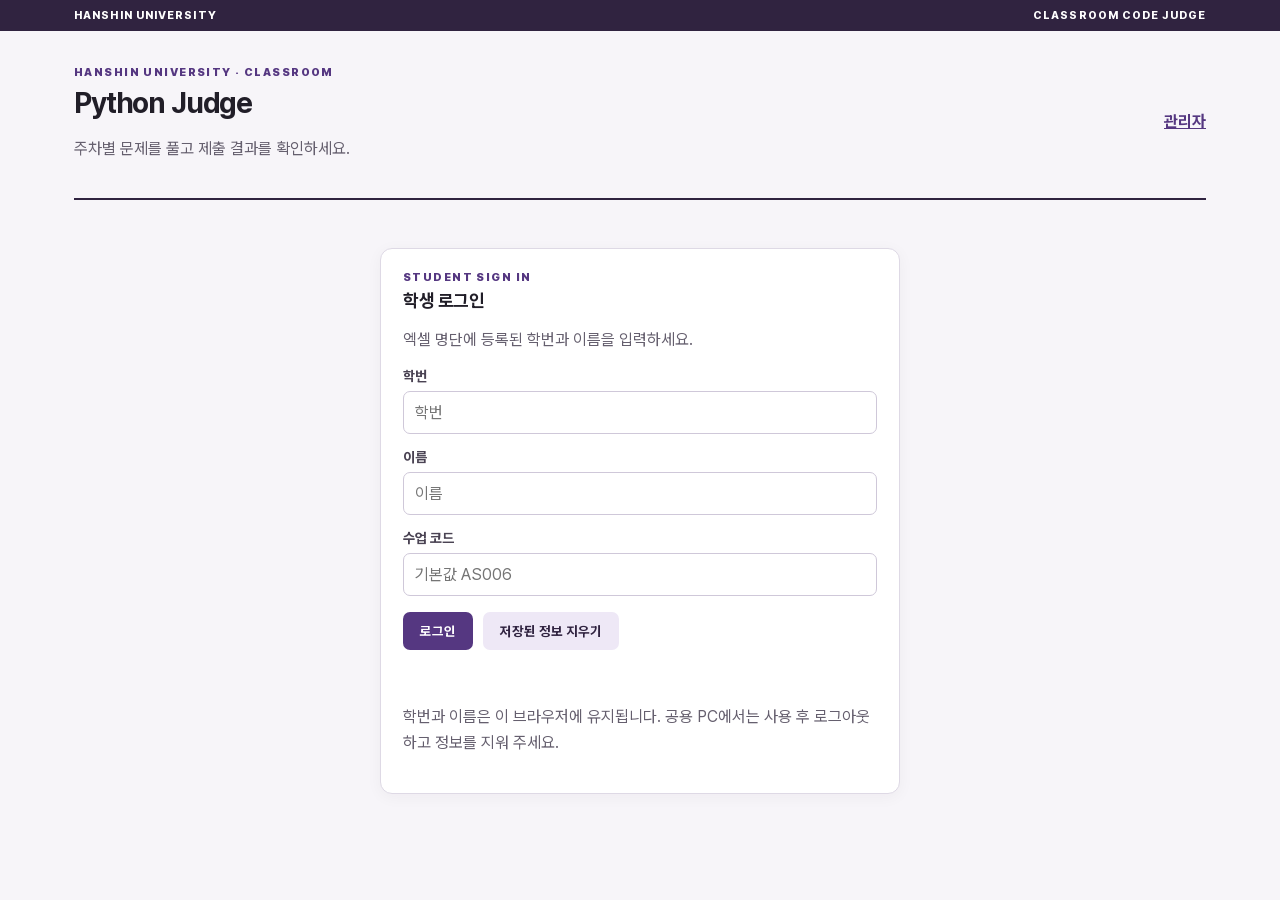
==== index.html @ 72af8173 "Fix problem list loading and add Windows run scripts" ====
<!doctype html>
<html lang="ko">
<head>
  <meta charset="utf-8">
  <meta name="viewport" content="width=device-width, initial-scale=1">
  <title>Python Judge</title>
  <style>
    :root{font-family:system-ui,-apple-system,sans-serif;color:#e9edf5;background:#10131a}*{box-sizing:border-box}
    body{margin:0}.wrap{max-width:1100px;margin:auto;padding:32px 20px}header{display:flex;justify-content:space-between;align-items:center;margin-bottom:28px}
    h1{margin:0;font-size:28px}h2{margin:0 0 12px;font-size:18px}p{line-height:1.6;color:#b9c3d3}.muted{color:#8c99ad}
    .grid{display:grid;grid-template-columns:320px 1fr;gap:18px}.panel{background:#1a1f2a;border:1px solid #303a4b;border-radius:14px;padding:20px;margin-bottom:18px}
    label{display:block;margin:15px 0 7px;color:#b9c3d3;font-size:14px}select,textarea,input{width:100%;border:1px solid #3d4960;background:#111620;color:#f1f5fa;border-radius:9px;padding:11px;font:inherit}
    textarea{font-family:ui-monospace,SFMono-Regular,Consolas,monospace;resize:vertical}#code{min-height:350px;line-height:1.5}#stdin{min-height:95px}
    button{border:0;border-radius:9px;padding:11px 17px;font-weight:700;cursor:pointer;color:#fff;background:#40506a}button.primary{background:#546cf3}button:disabled{opacity:.55;cursor:wait}
    .actions{display:flex;gap:10px;flex-wrap:wrap;margin-top:16px}pre{white-space:pre-wrap;word-break:break-word;background:#111620;border-radius:9px;padding:13px;min-height:50px;overflow:auto}
    .badge{display:inline-block;padding:5px 9px;border-radius:7px;background:#33425d;margin-bottom:8px}.good{background:#164d3a;color:#aaf2ce}.bad{background:#683239;color:#ffd0d3}
    .problem-list{display:grid;gap:7px;margin:12px 0}.problem-list button{width:100%;text-align:left;background:#293346;border:1px solid #42516a;padding:10px 12px}.problem-list button.selected{background:#354aa6;border-color:#7285ff}
    @media(max-width:760px){.grid{grid-template-columns:1fr}.wrap{padding:20px 12px}}
  </style>
  <link rel="stylesheet" href="/styles.css">
</head>
<body><div class="brand-strip"><div class="brand-strip-inner"><span>HANSHIN UNIVERSITY</span><span>CLASSROOM CODE JUDGE</span></div></div><div class="wrap">
  <header><div><span class="eyebrow">HANSHIN UNIVERSITY · CLASSROOM</span><h1>Python Judge</h1><p class="muted">주차별 문제를 풀고 제출 결과를 확인하세요.</p></div><a href="/admin">관리자</a></header>
  <section id="login-view" class="panel login-panel">
    <span class="eyebrow">STUDENT SIGN IN</span><h2>학생 로그인</h2>
    <p>엑셀 명단에 등록된 학번과 이름을 입력하세요.</p>
    <label for="student-id">학번</label><input id="student-id" autocomplete="username" placeholder="학번">
    <label for="student-name">이름</label><input id="student-name" autocomplete="name" placeholder="이름">
    <label for="class-code">수업 코드</label><input id="class-code" type="password" autocomplete="off" placeholder="기본값 AS006">
    <div class="actions"><button id="login" class="primary">로그인</button><button id="clear-student" class="secondary" type="button">저장된 정보 지우기</button></div>
    <p id="login-error" class="login-error" role="alert"></p>
    <p class="muted">학번과 이름은 이 브라우저에 유지됩니다. 공용 PC에서는 사용 후 로그아웃하고 정보를 지워 주세요.</p>
  </section>
  <div id="app-shell" hidden>
  <div class="grid">
    <aside>
      <div class="panel"><h2>문제 <button id="refresh-problems" style="float:right;padding:6px 10px;font-size:12px">목록 새로고침</button></h2><p id="problem-load-status" class="muted" role="status"></p><label for="week">주차</label><select id="week"></select><label for="problem">문제 선택</label><select id="problem"></select><div id="problem-list" class="problem-list"></div><div id="description"></div></div>
      <div class="panel"><h2>학습 현황</h2><p id="week-progress" class="muted">주차를 선택하세요.</p></div>
    </aside>
    <main>
      <div class="panel student-banner"><div><span class="eyebrow">SIGNED IN</span><h2 id="student-label">학생</h2></div><button id="logout" class="secondary">로그아웃</button></div>
      <div class="panel"><h2>Python 3 코드</h2><label for="code-file">.py 파일 선택</label><input id="code-file" type="file" accept=".py,text/x-python"><p class="muted">파일을 선택하면 아래 편집기에 코드가 표시됩니다.</p><textarea id="code" spellcheck="false">a, b = map(int, input().split())
print(a + b)</textarea><p class="muted">Ctrl + # (Ctrl + Shift + 3): 현재 줄 또는 선택한 줄의 주석 전환. 코드는 학생·문제별로 이 브라우저에 자동 저장됩니다.</p><p id="code-save-status" class="muted" role="status"></p><button id="restore-accepted" class="secondary" disabled>정답 코드 복원</button><label for="stdin">실행 입력 (stdin)</label><textarea id="stdin" spellcheck="false">2 3</textarea><div class="actions"><button id="run">실행</button><button id="submit" class="primary">문제 채점 (코드 제출)</button></div></div>
      <p class="muted">문제를 열어 둔 동안의 탭 숨김·창 포커스 이탈 횟수와 시간이 제출 시 관리자에게 전달됩니다.</p>
      <div class="panel"><h2>결과</h2><div id="status" class="badge">대기 중</div><div id="detail" class="muted"></div><label>표준 출력</label><pre id="stdout"></pre><label>오류 출력</label><pre id="stderr"></pre></div>
    </main>
  </div>
  </div>
</div>
<script>
const $ = id => document.getElementById(id);
let problems = [];
let weeks = [];
let progressWeeks = [];
const labels = {OK:'정상 종료',ACCEPTED:'정답',WRONG_ANSWER:'오답',RUNTIME_ERROR:'실행 오류',TIME_LIMIT:'시간 초과',OUTPUT_LIMIT:'출력 제한 초과',SYSTEM_ERROR:'서버 실행 환경 오류'};
const entryLabels={FULL_PASTE:'전체 붙여넣기',PARTIAL_PASTE:'일부 붙여넣기',FILE_UPLOAD:'파일 업로드',TYPED:'직접 입력',UNKNOWN:'확인 불가'};
const entryStats={largest_paste_chars:0,pasted_chars:0,typed_chars:0,file_upload:false};
const emptyEntry=()=>({largest_paste_chars:0,pasted_chars:0,typed_chars:0,file_upload:false});
const codeRecords=new Map();
const initialCode=$('code').value;
let currentStudent=null,activeProblem=null,loadVersion=0,cacheFailed=false;
let attentionState=null;
function attentionData(saved){
  const data={version:1,started_at:new Date().toISOString(),away_count:0,away_ms:0,hidden_count:0,hidden_ms:0,blur_count:0,blur_ms:0,events:[],omitted_events:0};
  if(saved?.version===1){
    if(typeof saved.started_at==='string')data.started_at=saved.started_at;
    for(const field of ['away_count','away_ms','hidden_count','hidden_ms','blur_count','blur_ms','omitted_events'])if((field.endsWith('_ms')?Number.isFinite(saved[field]):Number.isSafeInteger(saved[field]))&&saved[field]>=0)data[field]=saved[field];
    if(Array.isArray(saved.events))data.events=saved.events.slice(-100);
  }
  return data;
}
function updateAttention(){
  if(!attentionState)return;
  const state=attentionState,data=state.data,now=performance.now(),elapsed=Math.max(0,now-state.last);
  if(state.hidden)data.hidden_ms+=elapsed;
  if(state.blurred)data.blur_ms+=elapsed;
  if(state.hidden||state.blurred)data.away_ms+=elapsed;
  state.last=now;
  const hidden=document.visibilityState==='hidden',blurred=!document.hasFocus();
  const at=new Date().toISOString();
  for(const [changed,type] of [[state.hidden!==hidden,hidden?'hidden':'visible'],[state.blurred!==blurred,blurred?'blur':'focus']]){
    if(changed){data.events.push({type,at});if(data.events.length>100){data.events.shift();data.omitted_events++}}
  }
  if(!state.hidden&&hidden)data.hidden_count++;
  if(!state.blurred&&blurred)data.blur_count++;
  if(!(state.hidden||state.blurred)&&(hidden||blurred))data.away_count++;
  state.hidden=hidden;state.blurred=blurred;
}
function persistAttention(){
  updateAttention();
  if(!attentionState)return;
  const state=attentionState,record=codeRecord(state.studentId,state.problemId);
  record.attention=state.data;persistCode(state.studentId,state.problemId,record);
}
function startAttention(){
  if(!currentStudent||!activeProblem||attentionState)return;
  const record=codeRecord(currentStudent,activeProblem),data=attentionData(record.attention);
  attentionState={studentId:currentStudent,problemId:activeProblem,data,hidden:false,blurred:false,last:performance.now()};
  record.attention=data;persistAttention();
}
function stopAttention(){persistAttention();attentionState=null}
function attentionSnapshot(){
  updateAttention();
  if(!attentionState)return null;
  const data=JSON.parse(JSON.stringify(attentionState.data));
  for(const field of ['away_ms','hidden_ms','blur_ms'])data[field]=Math.floor(data[field]);
  data.submitted_at=new Date().toISOString();return data;
}
const codeKey=(studentId,problemId)=>'judge.code.v1.'+encodeURIComponent(studentId)+'.'+encodeURIComponent(problemId);
function codeRecord(studentId,problemId){
  const key=codeKey(studentId,problemId);
  if(!codeRecords.has(key)){
    let record={};
    try{const saved=JSON.parse(localStorage.getItem(key)||'{}');if(saved&&typeof saved==='object')record=saved}catch{}
    codeRecords.set(key,record);
  }
  return codeRecords.get(key);
}
function persistCode(studentId,problemId,record){
  try{localStorage.setItem(codeKey(studentId,problemId),JSON.stringify(record));cacheFailed=false}
  catch{cacheFailed=true}
}
function updateCodeStatus(){
  const record=currentStudent&&activeProblem?codeRecord(currentStudent,activeProblem):{};
  $('restore-accepted').disabled=!record.accepted;
  $('code-save-status').textContent=cacheFailed?'브라우저 저장에 실패했습니다. 코드를 파일로 보관하세요.':record.accepted?'자동 저장됨 · 정답 제출 #'+record.accepted.submission_id+' 원문 별도 보관':'이 브라우저에 자동 저장됨';
}
function saveDraft(){
  if(!currentStudent||!activeProblem)return;
  updateAttention();
  const record=codeRecord(currentStudent,activeProblem);
  record.draft=$('code').value;record.entry={...entryStats};
  persistCode(currentStudent,activeProblem,record);updateCodeStatus();
}
function rememberAccepted(studentId,problemId,code,submissionId){
  const record=codeRecord(studentId,problemId);
  if(!record.accepted||submissionId>record.accepted.submission_id){
    record.accepted={code,submission_id:submissionId};
    persistCode(studentId,problemId,record);
  }
  if(currentStudent===studentId&&activeProblem===problemId)updateCodeStatus();
}
function notePaste(value){entryStats.pasted_chars+=value.length;entryStats.largest_paste_chars=Math.max(entryStats.largest_paste_chars,value.length)}
function saveStudentIdentity(){localStorage.setItem('judge.studentId',$('student-id').value.trim());localStorage.setItem('judge.studentName',$('student-name').value.trim())}
function loadStudentIdentity(){$('student-id').value=localStorage.getItem('judge.studentId')||'';$('student-name').value=localStorage.getItem('judge.studentName')||''}
function renderProblem(){
  saveDraft();
  const p=problems.find(item=>item.id===$('problem').value);
  if(!p)return;
  if(activeProblem!==p.id){
    stopAttention();
    activeProblem=p.id;
    const record=codeRecord(currentStudent,p.id);
    $('code').value=typeof record.draft==='string'?record.draft:record.accepted?.code??(p.id==='sum-two'?initialCode:'');
    Object.assign(entryStats,emptyEntry(),record.entry||{});
    $('code-file').value='';startAttention();saveDraft();
  }
  updateCodeStatus();
  for(const button of $('problem-list').querySelectorAll('button'))button.classList.toggle('selected',button.dataset.id===p.id);
  $('description').replaceChildren();
  for(const [title,value] of [['설명',p.description],['입력',p.input],['출력',p.output],['예제 입력',p.samples[0].input],['예제 출력',p.samples[0].output]]){
    const heading=document.createElement('label');heading.textContent=title;
    const content=document.createElement(title.startsWith('예제')?'pre':'p');content.textContent=value;
    $('description').append(heading,content);
  }
  $('stdin').value=p.samples[0].input;
}
function renderWeek(preferredProblem=$('problem').value){
  saveDraft();
  const selected=problems.filter(p=>(p.week_id||'week-1')===$('week').value);
  const weekState=progressWeeks.find(w=>w.id===$('week').value);
  const stateById=new Map((weekState?.problems||[]).map(p=>[p.id,p]));
  $('problem').replaceChildren(...selected.map(p=>{const option=document.createElement('option');option.value=p.id;option.textContent=(stateById.get(p.id)?.solved?'✓ ':'')+p.title;return option}));
  if(selected.some(p=>p.id===preferredProblem))$('problem').value=preferredProblem;
  $('problem-list').replaceChildren(...selected.map(p=>{const state=stateById.get(p.id);const button=document.createElement('button');button.dataset.id=p.id;button.textContent=(state?.solved?'✓  ':state?.attempts?'•  ':'')+p.title;if(state?.solved)button.classList.add('solved');button.onclick=()=>{$('problem').value=p.id;renderProblem()};return button}));
  $('week-progress').textContent=weekState?(weekState.problems.filter(p=>p.solved).length+' / '+weekState.problems.length+'문제 정답'):'주차를 선택하세요.';
  if(selected.length)renderProblem();else {stopAttention();activeProblem=null;$('code').value='';$('description').textContent='이 주차에는 아직 문제가 없습니다.';updateCodeStatus()}
}
async function problemData(path,label){
  const controller=new AbortController(),timer=setTimeout(()=>controller.abort(),5000);
  try{
    const response=await fetch(path,{cache:'no-store',signal:controller.signal});
    if(!response.ok){const error=Error(label+' 조회 실패 (HTTP '+response.status+')');error.status=response.status;throw error}
    const data=await response.json();
    if(!Array.isArray(data))throw Error(label+' 응답 형식이 올바르지 않습니다.');
    return data;
  }finally{clearTimeout(timer)}
}
async function loadProblems(){
  const studentId=currentStudent,version=++loadVersion;
  $('problem-load-status').textContent='문제 목록을 불러오는 중…';
  const results=await Promise.allSettled([
    problemData('/api/weeks','주차'),problemData('/api/problems','문제 목록'),
    problemData('/api/student/progress','학습 현황'),problemData('/api/student/accepted-codes','정답 코드')
  ]);
  if(currentStudent!==studentId||version!==loadVersion)return;
  const requiredError=results.slice(0,2).find(result=>result.status==='rejected')?.reason;
  if(requiredError){
    if(requiredError.status===401){showLogin();$('login-error').textContent='로그인이 만료되었습니다. 다시 로그인하세요.'}
    else $('problem-load-status').textContent='문제 목록을 불러오지 못했습니다. '+requiredError.message+' · 목록 새로고침으로 다시 시도하세요.';
    return;
  }
  const [weekData,problemList]=results.slice(0,2).map(result=>result.value);
  const warnings=[];
  if(results[2].status==='fulfilled')progressWeeks=results[2].value;
  else warnings.push('학습 현황을 불러오지 못했습니다.');
  if(results[3].status==='fulfilled'){
    for(const item of results[3].value)rememberAccepted(studentId,item.problem_id,item.code,item.submission_id);
  }else warnings.push('정답 코드 동기화에 실패했습니다. 서버 재시작 후 목록을 새로고침하세요.');
  const previousWeek=$('week').value,previousProblem=$('problem').value;
  weeks=weekData;problems=problemList;
  $('week').replaceChildren(...weeks.map(w=>{const option=document.createElement('option');const state=progressWeeks.find(item=>item.id===w.id);option.value=w.id;option.textContent=w.title+(state?' · '+state.problems.filter(p=>p.solved).length+'/'+state.problems.length:'');return option}));
  if(weeks.some(w=>w.id===previousWeek))$('week').value=previousWeek;
  renderWeek(previousProblem);
  $('problem-load-status').textContent=warnings.join(' ')||(!weeks.length?'등록된 주차가 없습니다.':'');
}
async function execute(mode){
  saveDraft();
  const studentId=currentStudent;
  const body={code:$('code').value};
  if(mode==='run')body.stdin=$('stdin').value;
  else {body.problem_id=activeProblem;body.entry={...entryStats};body.attention=attentionSnapshot()}
  for(const id of ['run','submit'])$(id).disabled=true;
  $('status').textContent='실행 중…';$('status').className='badge';$('detail').textContent='';$('stdout').textContent='';$('stderr').textContent='';
  try{
    const response=await fetch('/api/'+mode,{method:'POST',headers:{'Content-Type':'application/json'},body:JSON.stringify(body)});
    const result=await response.json();
    if(mode==='submit'&&result.verdict==='ACCEPTED')rememberAccepted(studentId,body.problem_id,body.code,result.submission_id);
    if(currentStudent!==studentId)return;
    if(response.status===401){showLogin();$('login-error').textContent=result.error||'다시 로그인하세요.';return}
    if(!response.ok)throw new Error(result.error||'요청 실패');
    const verdict=result.verdict||result.status;
    $('status').textContent=labels[verdict]||verdict;
    $('status').className='badge '+(['OK','ACCEPTED'].includes(verdict)?'good':'bad');
    $('detail').textContent=result.cases?`${result.passed} / ${result.total}개 테스트 통과 · 제출 #${result.submission_id} · 입력 방식: ${entryLabels[result.entry_method]||'확인 불가'}`:'';
    $('stdout').textContent=result.stdout||'';$('stderr').textContent=result.stderr||'';
    if(mode==='submit')await loadProblems();
  }catch(error){$('status').textContent='요청 오류';$('status').className='badge bad';$('stderr').textContent=error.message}
  finally{for(const id of ['run','submit'])$(id).disabled=false}
}
$('run').onclick=()=>execute('run');$('submit').onclick=()=>execute('submit');$('problem').onchange=renderProblem;$('week').onchange=()=>renderWeek();
$('code').addEventListener('input',saveDraft);
document.addEventListener('visibilitychange',persistAttention);
window.addEventListener('blur',persistAttention);
window.addEventListener('focus',persistAttention);
window.addEventListener('pagehide',()=>{saveDraft();stopAttention()});
window.addEventListener('pageshow',startAttention);
$('restore-accepted').onclick=()=>{
  const accepted=codeRecord(currentStudent,activeProblem).accepted;
  if(!accepted)return;
  $('code').value=accepted.code;Object.assign(entryStats,emptyEntry());$('code-file').value='';saveDraft();
};
$('student-id').addEventListener('input',saveStudentIdentity);$('student-name').addEventListener('input',saveStudentIdentity);
$('clear-student').onclick=()=>{localStorage.removeItem('judge.studentId');localStorage.removeItem('judge.studentName');$('student-id').value='';$('student-name').value=''};
$('code').addEventListener('paste',event=>notePaste(event.clipboardData?.getData('text')||''));
$('code').addEventListener('drop',event=>notePaste(event.dataTransfer?.getData('text')||''));
$('code').addEventListener('beforeinput',event=>{if(['insertText','insertCompositionText'].includes(event.inputType))entryStats.typed_chars+=(event.data||'').length});
$('code').addEventListener('keydown',event=>{
  if(event.isComposing)return;
  if(event.ctrlKey&&!event.altKey&&!event.metaKey&&(event.key==='#'||(event.shiftKey&&event.code==='Digit3'))){
    event.preventDefault();
    const editor=event.currentTarget,start=editor.selectionStart,end=editor.selectionEnd;
    const lineStart=start===0?0:editor.value.lastIndexOf('\n',start-1)+1;
    const last=end>start&&editor.value[end-1]==='\n'?end-1:end;
    const next=editor.value.indexOf('\n',last),lineEnd=next<0?editor.value.length:next;
    const lines=editor.value.slice(lineStart,lineEnd).split('\n');
    const nonempty=lines.filter(line=>line.trim());
    const uncomment=nonempty.length>0&&nonempty.every(line=>/^[ \t]*#/.test(line));
    const edits=[];let position=lineStart;
    for(const line of lines){
      if(line.trim()||lines.length===1){
        const indent=(line.match(/^[ \t]*/)||[''])[0].length;
        const removed=uncomment?(line.slice(indent).match(/^# ?/)||[''])[0].length:0;
        edits.push({at:position+indent,removed,text:uncomment?'':'# '});
      }
      position+=line.length+1;
    }
    const adjust=point=>{let delta=0;for(const edit of edits){if(point<edit.at)break;delta+=edit.text.length-Math.min(edit.removed,point-edit.at)}return point+delta};
    const direction=editor.selectionDirection;
    for(const edit of [...edits].reverse())editor.setRangeText(edit.text,edit.at,edit.at+edit.removed,'preserve');
    editor.setSelectionRange(adjust(start),adjust(end),direction);
    if(!uncomment)entryStats.typed_chars+=edits.length*2;
    saveDraft();return;
  }
  if(event.key!=='Tab'||event.ctrlKey||event.altKey||event.metaKey)return;
  event.preventDefault();
  const editor=event.currentTarget,start=editor.selectionStart,end=editor.selectionEnd;
  const lineStart=start===0?0:editor.value.lastIndexOf('\n',start-1)+1;
  try{
  if(start===end){
    if(!event.shiftKey){editor.setRangeText('    ',start,end,'end');entryStats.typed_chars+=4;return}
    const indent=(editor.value.slice(lineStart).match(/^ {1,4}|^\t/)||[''])[0];
    if(indent){editor.setRangeText('',lineStart,lineStart+indent.length,'preserve');editor.setSelectionRange(Math.max(lineStart,start-indent.length),Math.max(lineStart,start-indent.length))}
    return;
  }
  const last=end>start&&editor.value[end-1]==='\n'?end-1:end;
  const nextNewline=editor.value.indexOf('\n',last);
  const lineEnd=nextNewline<0?editor.value.length:nextNewline;
  const lines=editor.value.slice(lineStart,lineEnd).split('\n');
  const changed=lines.map(line=>event.shiftKey?line.replace(/^ {1,4}|^\t/,''):'    '+line).join('\n');
  editor.setRangeText(changed,lineStart,lineEnd,'select');
  if(!event.shiftKey)entryStats.typed_chars+=4*lines.length;
  }finally{saveDraft()}
});
$('code-file').onchange=async()=>{
  const file=$('code-file').files[0],studentId=currentStudent,problemId=activeProblem;
  if(!file||!studentId||!problemId)return;
  if(!file.name.toLowerCase().endsWith('.py')||file.size>32000){$('stderr').textContent='.py 파일은 32KB 이하여야 합니다.';return}
  const code=await file.text(),record=codeRecord(studentId,problemId);
  record.draft=code;record.entry={...emptyEntry(),file_upload:true};persistCode(studentId,problemId,record);
  if(currentStudent===studentId&&activeProblem===problemId){$('code').value=code;Object.assign(entryStats,record.entry);updateCodeStatus()}
};
$('refresh-problems').onclick=()=>loadProblems().catch(e=>{$('stderr').textContent=e.message});
window.addEventListener('focus',()=>{if(!$('app-shell').hidden)loadProblems().catch(()=>{})});
function showLogin(){saveDraft();stopAttention();currentStudent=null;activeProblem=null;loadVersion++;$('code').value='';$('login-view').hidden=false;$('app-shell').hidden=true}
async function showApp(student){saveDraft();stopAttention();currentStudent=student.student_id;activeProblem=null;progressWeeks=[];$('code').value='';$('student-label').textContent=student.student_id+' · '+student.name;$('login-view').hidden=true;$('app-shell').hidden=false;await loadProblems()}
async function login(){
  $('login').disabled=true;$('login-error').textContent='';
  try{
    const body={student_id:$('student-id').value.trim(),student_name:$('student-name').value.trim(),class_code:$('class-code').value.trim()};
    const response=await fetch('/api/student/login',{method:'POST',headers:{'Content-Type':'application/json'},body:JSON.stringify(body)});
    const result=await response.json();if(!response.ok)throw Error(result.error||'로그인 실패');
    saveStudentIdentity();await showApp(result);
  }catch(error){$('login-error').textContent=error.message}finally{$('login').disabled=false}
}
$('login').onclick=login;
for(const id of ['student-id','student-name','class-code'])$(id).onkeydown=event=>{if(event.key==='Enter')login()};
$('logout').onclick=async()=>{await fetch('/api/student/logout',{method:'POST',headers:{'Content-Type':'application/json'},body:'{}'});showLogin()};
async function bootstrap(){
  loadStudentIdentity();
  try{const response=await fetch('/api/student/me',{cache:'no-store'});if(!response.ok)throw Error();await showApp(await response.json())}
  catch{showLogin()}
}
bootstrap();
</script></body></html>
---- styles.css ----
@font-face {
  font-family: "Pretendard Variable";
  src: url("/fonts/PretendardVariable.woff2") format("woff2");
  font-style: normal;
  font-weight: 45 920;
  font-display: swap;
}
:root {
  --hs-violet: #553781;
  --hs-violet-dark: #302340;
  --hs-violet-soft: #eee8f6;
  --hs-ink: #211e28;
  --hs-muted: #655f6e;
  --hs-border: #ded9e5;
  --hs-canvas: #f7f5f9;
  --hs-surface: #ffffff;
  --hs-success: #176b50;
  --hs-error: #a93546;
  font-family: "Pretendard Variable", "Malgun Gothic", sans-serif;
  color: var(--hs-ink);
  background: var(--hs-canvas);
}
body { margin: 0; background: var(--hs-canvas); color: var(--hs-ink); }
button, input, select, textarea { font-family: inherit; }
[hidden] { display: none !important; }
p { color: var(--hs-muted); }
.brand-strip { background: var(--hs-violet-dark); color: #fff; }
.brand-strip-inner { max-width: 1180px; margin: auto; padding: 9px 24px; display: flex; justify-content: space-between; gap: 12px; font-size: 11px; font-weight: 800; letter-spacing: .1em; }
.wrap { max-width: 1180px; margin: auto; padding: 26px 24px 48px; }
header { display: flex; align-items: center; justify-content: space-between; gap: 16px; margin: 0 0 24px; padding: 9px 0 20px; border-bottom: 2px solid var(--hs-violet-dark); }
header h1 { margin: 0; color: var(--hs-ink); font-size: 29px; letter-spacing: -.04em; }
header p, p.muted, .note { color: var(--hs-muted); }
header a, a { color: var(--hs-violet); font-weight: 700; }
h2 { color: var(--hs-ink); font-size: 18px; letter-spacing: -.025em; }
h3 { color: var(--hs-ink); }
.eyebrow { display: block; color: var(--hs-violet); font-weight: 900; font-size: 11px; letter-spacing: .13em; margin-bottom: 6px; }
.grid { grid-template-columns: 315px minmax(0, 1fr); gap: 20px; }
.panel { background: var(--hs-surface); border: 1px solid var(--hs-border); border-radius: 12px; box-shadow: 0 3px 16px rgba(37, 24, 53, .045); padding: 22px; }
label { color: #4a4353; font-weight: 700; }
input, select, textarea { background: #fff; border: 1px solid #cfc8d9; color: var(--hs-ink); border-radius: 7px; }
input:focus, select:focus, textarea:focus { outline: 2px solid #b9a2d8; outline-offset: 1px; border-color: var(--hs-violet); }
button, button.primary { background: var(--hs-violet); color: #fff; border-radius: 7px; }
button:hover, button.primary:hover { background: #43286d; }
button.secondary { background: var(--hs-violet-soft); color: var(--hs-violet-dark); }
button.secondary:hover { background: #dfd3ef; }
.problem-list button { background: #faf9fc; color: var(--hs-ink); border: 1px solid var(--hs-border); }
.problem-list button:hover { background: var(--hs-violet-soft); }
.problem-list button.selected { background: var(--hs-violet-soft); color: var(--hs-violet-dark); border: 1px solid #a48dbf; box-shadow: inset 3px 0 0 var(--hs-violet); }
.problem-list button.solved { background: #e6f4ec; color: var(--hs-success); border-color: #a6d5bc; }
.problem-list button.solved.selected { box-shadow: inset 3px 0 0 var(--hs-success); }
.login-panel { max-width: 520px; margin: 48px auto; }
.login-error { color: var(--hs-error); font-weight: 700; min-height: 22px; }
.student-banner { display: flex; align-items: center; justify-content: space-between; gap: 15px; }
.student-banner h2 { margin: 0; }
#code { background: #20202a; color: #f5f0ff; border-color: #514663; }
pre { background: #f2eff6; color: var(--hs-ink); }
#stdout, #stderr, #submission-code { background: #f2eff6; color: var(--hs-ink); }
.badge { background: var(--hs-violet-soft); color: var(--hs-violet-dark); }
.badge.good { background: #e2f3eb; color: var(--hs-success); }
.badge.bad { background: #fbe9eb; color: var(--hs-error); }
.case { border-color: var(--hs-border); background: #fbfafd; }
#message { background: var(--hs-violet-soft); color: var(--hs-violet-dark); }
table { font-size: 13px; }
th { color: var(--hs-violet-dark); background: #f3eff8; white-space: nowrap; }
td { color: var(--hs-ink); }
th, td { border-bottom: 1px solid var(--hs-border); }
.progress-cell { min-width: 112px; text-align: left; padding: 7px 9px; background: #f3eff8; color: var(--hs-violet-dark); font-size: 12px; }
.progress-cell.complete { background: #e2f3eb; color: var(--hs-success); }
.progress-cell.empty { background: #f4f3f5; color: var(--hs-muted); }
.progress-detail { margin-top: 14px; padding: 14px; border: 1px solid var(--hs-border); border-radius: 8px; background: #fbfafd; }
button.progress-sort { margin: 0; padding: 4px 2px; background: transparent; color: var(--hs-violet-dark); white-space: nowrap; }
button.progress-sort:hover { background: var(--hs-violet-soft); }
@media (max-width: 760px) {
  .wrap { padding: 18px 12px 36px; }
  .brand-strip-inner { padding: 9px 12px; }
  .grid { grid-template-columns: 1fr; }
  header h1 { font-size: 23px; }
}
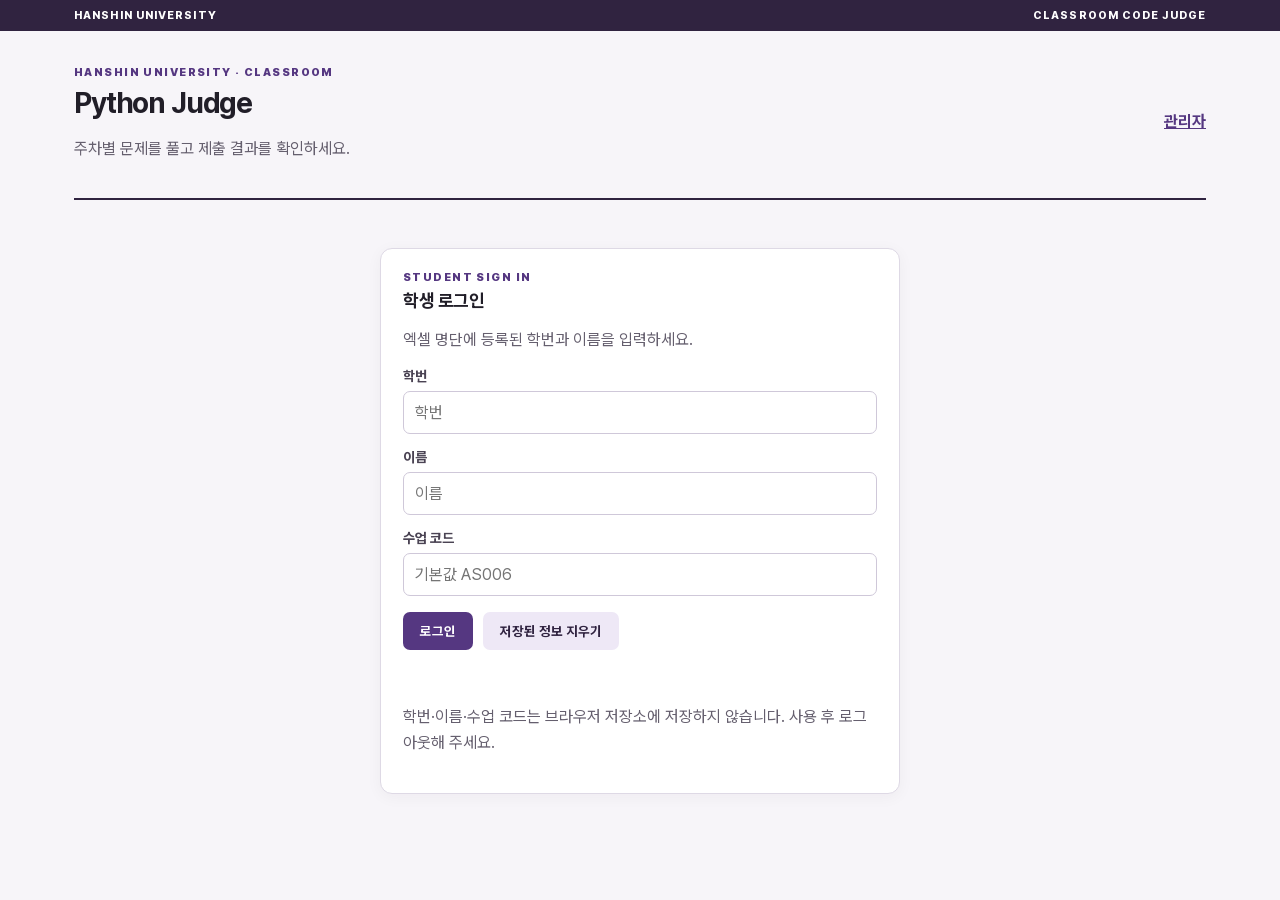
==== commit 7d4e4084: "Remove saved login credentials and add per-problem editor undo and indentation" ====
--- a/index.html
+++ b/index.html
@@ -24,24 +24,25 @@
   <section id="login-view" class="panel login-panel">
     <span class="eyebrow">STUDENT SIGN IN</span><h2>학생 로그인</h2>
     <p>엑셀 명단에 등록된 학번과 이름을 입력하세요.</p>
-    <label for="student-id">학번</label><input id="student-id" autocomplete="username" placeholder="학번">
-    <label for="student-name">이름</label><input id="student-name" autocomplete="name" placeholder="이름">
+    <label for="student-id">학번</label><input id="student-id" autocomplete="off" placeholder="학번">
+    <label for="student-name">이름</label><input id="student-name" autocomplete="off" placeholder="이름">
     <label for="class-code">수업 코드</label><input id="class-code" type="password" autocomplete="off" placeholder="기본값 AS006">
     <div class="actions"><button id="login" class="primary">로그인</button><button id="clear-student" class="secondary" type="button">저장된 정보 지우기</button></div>
     <p id="login-error" class="login-error" role="alert"></p>
-    <p class="muted">학번과 이름은 이 브라우저에 유지됩니다. 공용 PC에서는 사용 후 로그아웃하고 정보를 지워 주세요.</p>
+    <p class="muted">학번·이름·수업 코드는 브라우저 저장소에 저장하지 않습니다. 사용 후 로그아웃해 주세요.</p>
   </section>
   <div id="app-shell" hidden>
   <div class="grid">
     <aside>
-      <div class="panel"><h2>문제 <button id="refresh-problems" style="float:right;padding:6px 10px;font-size:12px">목록 새로고침</button></h2><p id="problem-load-status" class="muted" role="status"></p><label for="week">주차</label><select id="week"></select><label for="problem">문제 선택</label><select id="problem"></select><div id="problem-list" class="problem-list"></div><div id="description"></div></div>
+      <div class="panel"><h2>문제 <button id="refresh-problems" style="float:right;padding:6px 10px;font-size:12px">목록 새로고침</button></h2><p id="problem-load-status" class="muted" role="status"></p><label for="week">주차</label><select id="week"></select><label for="problem">문제 선택</label><select id="problem"></select><div id="problem-list" class="problem-list"></div></div>
       <div class="panel"><h2>학습 현황</h2><p id="week-progress" class="muted">주차를 선택하세요.</p></div>
     </aside>
     <main>
       <div class="panel student-banner"><div><span class="eyebrow">SIGNED IN</span><h2 id="student-label">학생</h2></div><button id="logout" class="secondary">로그아웃</button></div>
+      <section class="panel problem-statement" aria-labelledby="problem-title"><h2 id="problem-title">문제를 선택하세요.</h2><div id="description"></div></section>
       <div class="panel"><h2>Python 3 코드</h2><label for="code-file">.py 파일 선택</label><input id="code-file" type="file" accept=".py,text/x-python"><p class="muted">파일을 선택하면 아래 편집기에 코드가 표시됩니다.</p><textarea id="code" spellcheck="false">a, b = map(int, input().split())
 print(a + b)</textarea><p class="muted">Ctrl + # (Ctrl + Shift + 3): 현재 줄 또는 선택한 줄의 주석 전환. 코드는 학생·문제별로 이 브라우저에 자동 저장됩니다.</p><p id="code-save-status" class="muted" role="status"></p><button id="restore-accepted" class="secondary" disabled>정답 코드 복원</button><label for="stdin">실행 입력 (stdin)</label><textarea id="stdin" spellcheck="false">2 3</textarea><div class="actions"><button id="run">실행</button><button id="submit" class="primary">문제 채점 (코드 제출)</button></div></div>
-      <p class="muted">문제를 열어 둔 동안의 탭 숨김·창 포커스 이탈 횟수와 시간이 제출 시 관리자에게 전달됩니다.</p>
+      <p class="muted">문제를 열어 둔 동안의 탭 숨김·창 포커스 이탈 횟수와 시간이 제출 시 관리자에게 전달됩니다.</p><p id="attention-status" class="muted" role="status"></p>
       <div class="panel"><h2>결과</h2><div id="status" class="badge">대기 중</div><div id="detail" class="muted"></div><label>표준 출력</label><pre id="stdout"></pre><label>오류 출력</label><pre id="stderr"></pre></div>
     </main>
   </div>
@@ -57,6 +58,31 @@
 const entryStats={largest_paste_chars:0,pasted_chars:0,typed_chars:0,file_upload:false};
 const emptyEntry=()=>({largest_paste_chars:0,pasted_chars:0,typed_chars:0,file_upload:false});
 const codeRecords=new Map();
+const editorHistories=new Map();
+let applyingHistory=false;
+function captureHistory(){
+  if(applyingHistory||!currentStudent||!activeProblem)return;
+  const key=codeKey(currentStudent,activeProblem),editor=$('code');
+  let history=editorHistories.get(key);
+  if(!history){history={items:[],index:-1};editorHistories.set(key,history)}
+  if(history.items[history.index]?.code===editor.value)return;
+  history.items.splice(history.index+1);
+  history.items.push({code:editor.value,start:editor.selectionStart,end:editor.selectionEnd});
+  while(history.items.length>100)history.items.shift();
+  history.index=history.items.length-1;
+}
+function moveHistory(direction){
+  if(!currentStudent||!activeProblem)return;
+  const history=editorHistories.get(codeKey(currentStudent,activeProblem));
+  if(!history)return;
+  const next=history.index+direction;
+  if(next<0||next>=history.items.length)return;
+  history.index=next;
+  const item=history.items[next];
+  applyingHistory=true;
+  try{$('code').value=item.code;$('code').setSelectionRange(item.start,item.end);saveDraft()}
+  finally{applyingHistory=false}
+}
 const initialCode=$('code').value;
 let currentStudent=null,activeProblem=null,loadVersion=0,cacheFailed=false;
 let attentionState=null;
@@ -69,14 +95,15 @@
   }
   return data;
 }
-function updateAttention(){
+function updateAttention(event){
   if(!attentionState)return;
   const state=attentionState,data=state.data,now=performance.now(),elapsed=Math.max(0,now-state.last);
   if(state.hidden)data.hidden_ms+=elapsed;
   if(state.blurred)data.blur_ms+=elapsed;
   if(state.hidden||state.blurred)data.away_ms+=elapsed;
   state.last=now;
-  const hidden=document.visibilityState==='hidden',blurred=!document.hasFocus();
+  const hidden=document.visibilityState==='hidden';
+  const blurred=event?.type==='blur'?true:event?.type==='focus'?false:!document.hasFocus();
   const at=new Date().toISOString();
   for(const [changed,type] of [[state.hidden!==hidden,hidden?'hidden':'visible'],[state.blurred!==blurred,blurred?'blur':'focus']]){
     if(changed){data.events.push({type,at});if(data.events.length>100){data.events.shift();data.omitted_events++}}
@@ -85,9 +112,14 @@
   if(!state.blurred&&blurred)data.blur_count++;
   if(!(state.hidden||state.blurred)&&(hidden||blurred))data.away_count++;
   state.hidden=hidden;state.blurred=blurred;
-}
-function persistAttention(){
-  updateAttention();
+  updateAttentionStatus();
+}
+function updateAttentionStatus(){
+  const data=attentionState?.data;
+  $('attention-status').textContent=data?'이 문제 화면 이탈 '+data.away_count+'회 · '+(data.away_ms/1000).toFixed(1)+'초 (탭 숨김 '+data.hidden_count+'회 · 포커스 이탈 '+data.blur_count+'회)':'';
+}
+function persistAttention(event){
+  updateAttention(event);
   if(!attentionState)return;
   const state=attentionState,record=codeRecord(state.studentId,state.problemId);
   record.attention=state.data;persistCode(state.studentId,state.problemId,record);
@@ -98,7 +130,7 @@
   attentionState={studentId:currentStudent,problemId:activeProblem,data,hidden:false,blurred:false,last:performance.now()};
   record.attention=data;persistAttention();
 }
-function stopAttention(){persistAttention();attentionState=null}
+function stopAttention(){persistAttention();attentionState=null;updateAttentionStatus()}
 function attentionSnapshot(){
   updateAttention();
   if(!attentionState)return null;
@@ -123,10 +155,11 @@
 function updateCodeStatus(){
   const record=currentStudent&&activeProblem?codeRecord(currentStudent,activeProblem):{};
   $('restore-accepted').disabled=!record.accepted;
-  $('code-save-status').textContent=cacheFailed?'브라우저 저장에 실패했습니다. 코드를 파일로 보관하세요.':record.accepted?'자동 저장됨 · 정답 제출 #'+record.accepted.submission_id+' 원문 별도 보관':'이 브라우저에 자동 저장됨';
+  $('code-save-status').textContent=cacheFailed?'브라우저 저장에 실패했습니다. 코드를 파일로 보관하세요.':record.accepted?'자동 저장됨 · 정답 제출 #'+record.accepted.submission_id+($('code').value===record.accepted.code?' 원문 표시 중':' 원문 별도 보관'):'이 브라우저에 자동 저장됨';
 }
 function saveDraft(){
   if(!currentStudent||!activeProblem)return;
+  captureHistory();
   updateAttention();
   const record=codeRecord(currentStudent,activeProblem);
   record.draft=$('code').value;record.entry={...entryStats};
@@ -141,28 +174,87 @@
   if(currentStudent===studentId&&activeProblem===problemId)updateCodeStatus();
 }
 function notePaste(value){entryStats.pasted_chars+=value.length;entryStats.largest_paste_chars=Math.max(entryStats.largest_paste_chars,value.length)}
-function saveStudentIdentity(){localStorage.setItem('judge.studentId',$('student-id').value.trim());localStorage.setItem('judge.studentName',$('student-name').value.trim())}
-function loadStudentIdentity(){$('student-id').value=localStorage.getItem('judge.studentId')||'';$('student-name').value=localStorage.getItem('judge.studentName')||''}
-function renderProblem(){
+function clearSavedLogin(){for(const key of ['judge.studentId','judge.studentName','judge.adminToken']){try{localStorage.removeItem(key)}catch{}}}
+function appendProblemInline(node,text){
+  const pattern=/\b(?:[A-Za-z_][A-Za-z0-9_]*\([^()\n]*\)|True|False|VALID|INVALID)/g;
+  let end=0;
+  for(const match of text.matchAll(pattern)){
+    node.append(document.createTextNode(text.slice(end,match.index)));
+    const code=document.createElement('code');code.textContent=match[0];node.append(code);end=match.index+match[0].length;
+  }
+  node.append(document.createTextNode(text.slice(end)));
+}
+function problemSection(parent,title){
+  const section=document.createElement('section'),heading=document.createElement('h3');
+  heading.textContent=title;section.className='problem-section';section.append(heading);parent.append(section);return section;
+}
+function appendProblemBody(parent,text,requirements=false){
+  const lines=text.split('\n').filter(line=>line.trim());
+  const numbered=lines.length>0&&lines.every(line=>/^\d+\.\s/.test(line));
+  const bulleted=lines.length>0&&lines.every(line=>/^[-•]\s/.test(line));
+  const sentences=requirements?text.split(/(?<=\.)\s+/).filter(Boolean):lines;
+  if(numbered||bulleted||(requirements&&sentences.length>1)){
+    const list=document.createElement(numbered?'ol':'ul');
+    for(const line of numbered||bulleted?lines:sentences){const item=document.createElement('li');appendProblemInline(item,line.replace(numbered?/^\d+\.\s/:bulleted?/^[-•]\s/:/^$/,''));list.append(item)}
+    parent.append(list);
+  }else{const paragraph=document.createElement('p');paragraph.className='problem-prose';appendProblemInline(paragraph,text);parent.append(paragraph)}
+}
+function samplePre(text,kind){
+  const pre=document.createElement('pre');pre.className=kind;
+  if(kind!=='sample-input'){pre.textContent=text;return pre}
+  const lines=text.split('\n');
+  lines.forEach((line,index)=>{
+    let end=0;
+    for(const match of line.matchAll(/^ +| +$/g)){
+      pre.append(document.createTextNode(line.slice(end,match.index)));
+      const space=document.createElement('span');space.className='sample-space';space.textContent=match[0];space.title='공백 '+match[0].length+'개';pre.append(space);end=match.index+match[0].length;
+    }
+    pre.append(document.createTextNode(line.slice(end)+(index<lines.length-1?'\n':'')));
+  });
+  return pre;
+}
+function renderStatement(problem){
+  $('problem-title').textContent=problem.title;
+  const root=$('description');root.replaceChildren();
+  let section=problemSection(root,'문제');
+  for(const block of problem.description.split(/\n\s*\n/)){
+    const named=block.match(/^(구현 조건|제출 안내|학습 목표|학습 포인트):\s*([\s\S]*)$/);
+    if(named){section=problemSection(root,named[1]);appendProblemBody(section,named[2],named[1]!=='제출 안내')}
+    else appendProblemBody(section,block);
+  }
+  const io=document.createElement('div');io.className='problem-io';root.append(io);
+  appendProblemBody(problemSection(io,'입력'),problem.input,true);
+  appendProblemBody(problemSection(io,'출력'),problem.output,true);
+  const examples=problemSection(root,'입출력 예제');
+  problem.samples.forEach((sample,index)=>{
+    const group=document.createElement('div');group.className='sample-group';examples.append(group);
+    const suffix=problem.samples.length>1?' '+(index+1):'';
+    for(const [title,text,kind] of [['예제 입력'+suffix,sample.input,'sample-input'],['예제 출력'+suffix,sample.output,'sample-output']]){
+      const column=document.createElement('div'),heading=document.createElement('h4');heading.textContent=title;column.append(heading,samplePre(text,kind));group.append(column);
+    }
+    if(sample.input.split('\n').some(line=>/^ | $/.test(line))){const note=document.createElement('p');note.className='sample-space-note';note.textContent='색으로 표시된 부분은 앞뒤 공백입니다. 공백도 입력에 포함됩니다.';examples.append(note)}
+  });
+}
+function renderProblem(preferAccepted=false){
   saveDraft();
   const p=problems.find(item=>item.id===$('problem').value);
   if(!p)return;
-  if(activeProblem!==p.id){
+  const changingProblem=activeProblem!==p.id;
+  if(changingProblem){
     stopAttention();
     activeProblem=p.id;
+  }
+  if(changingProblem||(preferAccepted&&codeRecord(currentStudent,p.id).accepted)){
     const record=codeRecord(currentStudent,p.id);
-    $('code').value=typeof record.draft==='string'?record.draft:record.accepted?.code??(p.id==='sum-two'?initialCode:'');
-    Object.assign(entryStats,emptyEntry(),record.entry||{});
-    $('code-file').value='';startAttention();saveDraft();
+    $('code').value=record.accepted?.code??(typeof record.draft==='string'?record.draft:(p.id==='sum-two'?initialCode:''));
+    Object.assign(entryStats,emptyEntry(),record.accepted?{}:record.entry||{});
+    $('code-file').value='';
+    if(changingProblem)startAttention();
+    saveDraft();
   }
   updateCodeStatus();
   for(const button of $('problem-list').querySelectorAll('button'))button.classList.toggle('selected',button.dataset.id===p.id);
-  $('description').replaceChildren();
-  for(const [title,value] of [['설명',p.description],['입력',p.input],['출력',p.output],['예제 입력',p.samples[0].input],['예제 출력',p.samples[0].output]]){
-    const heading=document.createElement('label');heading.textContent=title;
-    const content=document.createElement(title.startsWith('예제')?'pre':'p');content.textContent=value;
-    $('description').append(heading,content);
-  }
+  renderStatement(p);
   $('stdin').value=p.samples[0].input;
 }
 function renderWeek(preferredProblem=$('problem').value){
@@ -172,9 +264,9 @@
   const stateById=new Map((weekState?.problems||[]).map(p=>[p.id,p]));
   $('problem').replaceChildren(...selected.map(p=>{const option=document.createElement('option');option.value=p.id;option.textContent=(stateById.get(p.id)?.solved?'✓ ':'')+p.title;return option}));
   if(selected.some(p=>p.id===preferredProblem))$('problem').value=preferredProblem;
-  $('problem-list').replaceChildren(...selected.map(p=>{const state=stateById.get(p.id);const button=document.createElement('button');button.dataset.id=p.id;button.textContent=(state?.solved?'✓  ':state?.attempts?'•  ':'')+p.title;if(state?.solved)button.classList.add('solved');button.onclick=()=>{$('problem').value=p.id;renderProblem()};return button}));
+  $('problem-list').replaceChildren(...selected.map(p=>{const state=stateById.get(p.id);const button=document.createElement('button');button.dataset.id=p.id;button.textContent=(state?.solved?'✓  ':state?.attempts?'•  ':'')+p.title;if(state?.solved)button.classList.add('solved');button.onclick=()=>{$('problem').value=p.id;renderProblem(true)};return button}));
   $('week-progress').textContent=weekState?(weekState.problems.filter(p=>p.solved).length+' / '+weekState.problems.length+'문제 정답'):'주차를 선택하세요.';
-  if(selected.length)renderProblem();else {stopAttention();activeProblem=null;$('code').value='';$('description').textContent='이 주차에는 아직 문제가 없습니다.';updateCodeStatus()}
+  if(selected.length)renderProblem();else {stopAttention();activeProblem=null;$('code').value='';$('problem-title').textContent='등록된 문제 없음';$('description').textContent='이 주차에는 아직 문제가 없습니다.';updateCodeStatus()}
 }
 async function problemData(path,label){
   const controller=new AbortController(),timer=setTimeout(()=>controller.abort(),5000);
@@ -233,30 +325,48 @@
     $('status').textContent=labels[verdict]||verdict;
     $('status').className='badge '+(['OK','ACCEPTED'].includes(verdict)?'good':'bad');
     $('detail').textContent=result.cases?`${result.passed} / ${result.total}개 테스트 통과 · 제출 #${result.submission_id} · 입력 방식: ${entryLabels[result.entry_method]||'확인 불가'}`:'';
+    if(mode==='submit')$('detail').textContent+=result.attention_saved===true?' · 화면 활동 저장됨':' · 화면 활동 저장을 확인하지 못했습니다. 서버 재시작 후 다시 제출하세요.';
     $('stdout').textContent=result.stdout||'';$('stderr').textContent=result.stderr||'';
     if(mode==='submit')await loadProblems();
   }catch(error){$('status').textContent='요청 오류';$('status').className='badge bad';$('stderr').textContent=error.message}
   finally{for(const id of ['run','submit'])$(id).disabled=false}
 }
-$('run').onclick=()=>execute('run');$('submit').onclick=()=>execute('submit');$('problem').onchange=renderProblem;$('week').onchange=()=>renderWeek();
+$('run').onclick=()=>execute('run');$('submit').onclick=()=>execute('submit');$('problem').onchange=()=>renderProblem(true);$('week').onchange=()=>renderWeek();
 $('code').addEventListener('input',saveDraft);
 document.addEventListener('visibilitychange',persistAttention);
 window.addEventListener('blur',persistAttention);
 window.addEventListener('focus',persistAttention);
 window.addEventListener('pagehide',()=>{saveDraft();stopAttention()});
 window.addEventListener('pageshow',startAttention);
+setInterval(()=>{
+  if(!attentionState)return;
+  const before=attentionState.hidden+':'+attentionState.blurred;
+  updateAttention();
+  if(before!==attentionState.hidden+':'+attentionState.blurred)persistAttention();
+},1000);
 $('restore-accepted').onclick=()=>{
   const accepted=codeRecord(currentStudent,activeProblem).accepted;
   if(!accepted)return;
   $('code').value=accepted.code;Object.assign(entryStats,emptyEntry());$('code-file').value='';saveDraft();
 };
-$('student-id').addEventListener('input',saveStudentIdentity);$('student-name').addEventListener('input',saveStudentIdentity);
 $('clear-student').onclick=()=>{localStorage.removeItem('judge.studentId');localStorage.removeItem('judge.studentName');$('student-id').value='';$('student-name').value=''};
 $('code').addEventListener('paste',event=>notePaste(event.clipboardData?.getData('text')||''));
 $('code').addEventListener('drop',event=>notePaste(event.dataTransfer?.getData('text')||''));
 $('code').addEventListener('beforeinput',event=>{if(['insertText','insertCompositionText'].includes(event.inputType))entryStats.typed_chars+=(event.data||'').length});
 $('code').addEventListener('keydown',event=>{
   if(event.isComposing)return;
+  if((event.ctrlKey||event.metaKey)&&!event.altKey&&['z','y'].includes(event.key.toLowerCase())){
+    event.preventDefault();moveHistory(event.key.toLowerCase()==='y'||event.shiftKey?1:-1);return;
+  }
+  if(event.key==='Enter'&&!event.ctrlKey&&!event.altKey&&!event.metaKey){
+    event.preventDefault();
+    const editor=event.currentTarget,start=editor.selectionStart,end=editor.selectionEnd;
+    const lineStart=start===0?0:editor.value.lastIndexOf('\n',start-1)+1;
+    const before=editor.value.slice(lineStart,start),indent=(before.match(/^[ \t]*/)||[''])[0];
+    const extra=!before.trimStart().startsWith('#')&&before.split('#')[0].trimEnd().endsWith(':')?'    ':'';
+    const inserted='\n'+indent+extra;
+    editor.setRangeText(inserted,start,end,'end');entryStats.typed_chars+=inserted.length;saveDraft();return;
+  }
   if(event.ctrlKey&&!event.altKey&&!event.metaKey&&(event.key==='#'||(event.shiftKey&&event.code==='Digit3'))){
     event.preventDefault();
     const editor=event.currentTarget,start=editor.selectionStart,end=editor.selectionEnd;
@@ -320,14 +430,14 @@
     const body={student_id:$('student-id').value.trim(),student_name:$('student-name').value.trim(),class_code:$('class-code').value.trim()};
     const response=await fetch('/api/student/login',{method:'POST',headers:{'Content-Type':'application/json'},body:JSON.stringify(body)});
     const result=await response.json();if(!response.ok)throw Error(result.error||'로그인 실패');
-    saveStudentIdentity();await showApp(result);
+    $('student-id').value='';$('student-name').value='';$('class-code').value='';await showApp(result);
   }catch(error){$('login-error').textContent=error.message}finally{$('login').disabled=false}
 }
 $('login').onclick=login;
 for(const id of ['student-id','student-name','class-code'])$(id).onkeydown=event=>{if(event.key==='Enter')login()};
 $('logout').onclick=async()=>{await fetch('/api/student/logout',{method:'POST',headers:{'Content-Type':'application/json'},body:'{}'});showLogin()};
 async function bootstrap(){
-  loadStudentIdentity();
+  clearSavedLogin();
   try{const response=await fetch('/api/student/me',{cache:'no-store'});if(!response.ok)throw Error();await showApp(await response.json())}
   catch{showLogin()}
 }
--- a/styles.css
+++ b/styles.css
@@ -35,6 +35,7 @@
 h3 { color: var(--hs-ink); }
 .eyebrow { display: block; color: var(--hs-violet); font-weight: 900; font-size: 11px; letter-spacing: .13em; margin-bottom: 6px; }
 .grid { grid-template-columns: 315px minmax(0, 1fr); gap: 20px; }
+.grid > aside, .grid > main { min-width: 0; }
 .panel { background: var(--hs-surface); border: 1px solid var(--hs-border); border-radius: 12px; box-shadow: 0 3px 16px rgba(37, 24, 53, .045); padding: 22px; }
 label { color: #4a4353; font-weight: 700; }
 input, select, textarea { background: #fff; border: 1px solid #cfc8d9; color: var(--hs-ink); border-radius: 7px; }
@@ -70,9 +71,33 @@
 .progress-detail { margin-top: 14px; padding: 14px; border: 1px solid var(--hs-border); border-radius: 8px; background: #fbfafd; }
 button.progress-sort { margin: 0; padding: 4px 2px; background: transparent; color: var(--hs-violet-dark); white-space: nowrap; }
 button.progress-sort:hover { background: var(--hs-violet-soft); }
+.problem-statement { font-size: 16px; line-height: 1.8; }
+.problem-statement h2 { margin: 0 0 22px; padding-bottom: 16px; border-bottom: 1px solid var(--hs-border); font-size: 22px; line-height: 1.5; overflow-wrap: anywhere; }
+.problem-section { margin: 0 0 24px; }
+.problem-section:last-child { margin-bottom: 0; }
+.problem-section h3 { margin: 0 0 9px; font-size: 16px; line-height: 1.5; color: var(--hs-violet-dark); }
+.problem-section p { margin: 0 0 12px; color: var(--hs-ink); }
+.problem-prose { white-space: pre-line; overflow-wrap: anywhere; }
+.problem-section ul, .problem-section ol { margin: 0; padding-left: 24px; }
+.problem-section li { padding-left: 3px; margin: 5px 0; overflow-wrap: anywhere; }
+.problem-section code { padding: 1px 4px; border-radius: 4px; background: #f2eff6; font-size: .9em; font-family: Consolas, ui-monospace, monospace; overflow-wrap: anywhere; }
+.problem-io { display: grid; grid-template-columns: repeat(2, minmax(0, 1fr)); gap: 24px; }
+.sample-group { display: grid; grid-template-columns: repeat(2, minmax(0, 1fr)); gap: 16px; margin-top: 16px; }
+.sample-group > div { min-width: 0; }
+.sample-group h4 { margin: 0 0 6px; font-size: 14px; color: var(--hs-muted); }
+.sample-group pre { margin: 0; padding: 14px; font-size: 14px; line-height: 1.7; font-family: Consolas, ui-monospace, monospace; white-space: pre; word-break: normal; overflow-x: auto; }
+.sample-space { background: #dbcbe9; box-shadow: inset 0 -2px #9675b6; }
+.problem-section .sample-space-note { font-size: 13px; color: var(--hs-muted); margin-top: 8px; }
+@media (min-width: 761px) and (max-width: 1000px) {
+  .grid { grid-template-columns: 1fr; }
+  .grid > aside { display: grid; grid-template-columns: minmax(0, 1fr) 220px; gap: 20px; align-items: start; }
+}
 @media (max-width: 760px) {
   .wrap { padding: 18px 12px 36px; }
   .brand-strip-inner { padding: 9px 12px; }
   .grid { grid-template-columns: 1fr; }
   header h1 { font-size: 23px; }
+  .problem-statement h2 { font-size: 20px; }
+  .problem-io, .sample-group { grid-template-columns: 1fr; gap: 16px; }
+  .brand-strip-inner { letter-spacing: .04em; font-size: 9px; }
 }
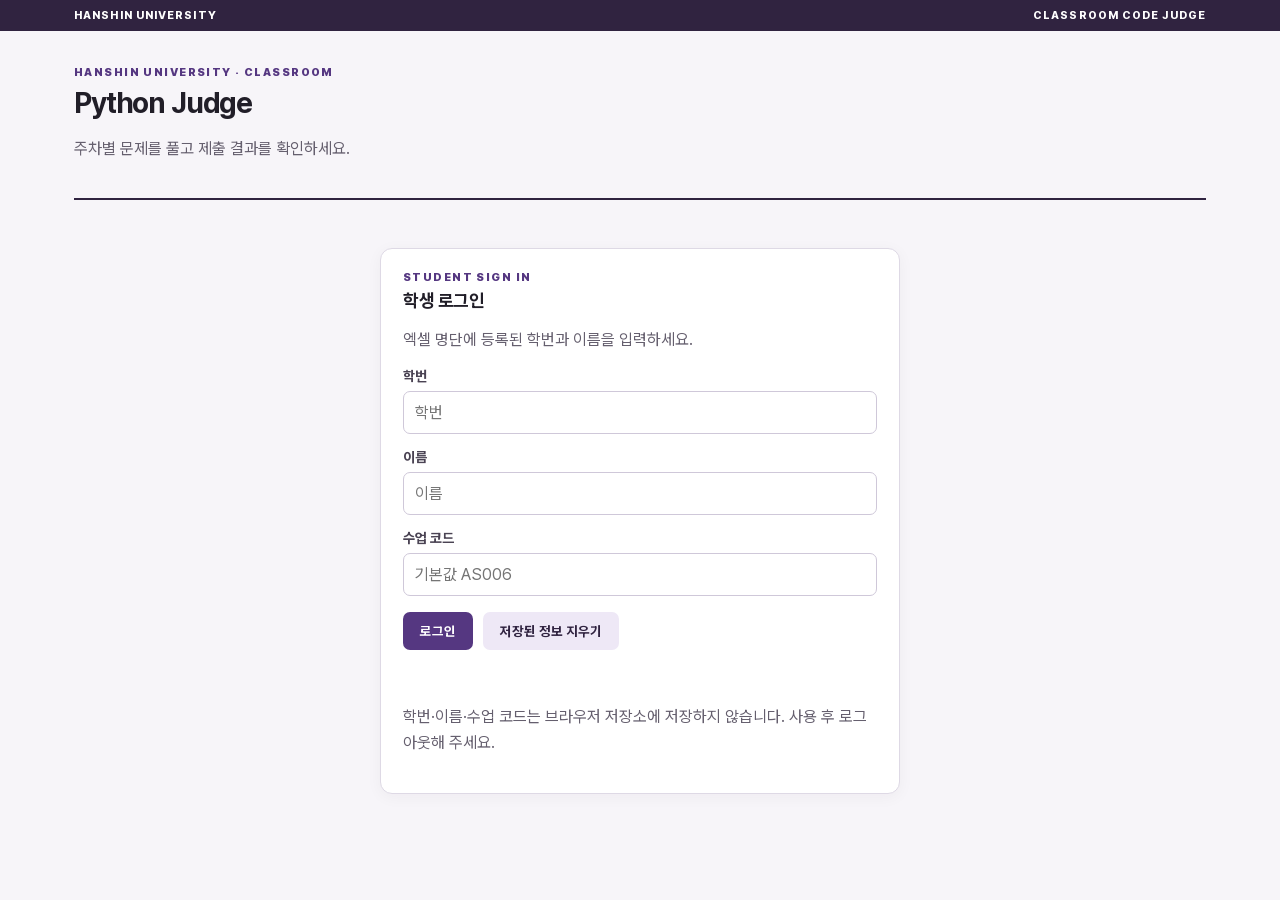
==== commit 947b9d57: "Add selection sort exercises and benchmark timing examples" ====
--- a/index.html
+++ b/index.html
@@ -15,12 +15,15 @@
     .actions{display:flex;gap:10px;flex-wrap:wrap;margin-top:16px}pre{white-space:pre-wrap;word-break:break-word;background:#111620;border-radius:9px;padding:13px;min-height:50px;overflow:auto}
     .badge{display:inline-block;padding:5px 9px;border-radius:7px;background:#33425d;margin-bottom:8px}.good{background:#164d3a;color:#aaf2ce}.bad{background:#683239;color:#ffd0d3}
     .problem-list{display:grid;gap:7px;margin:12px 0}.problem-list button{width:100%;text-align:left;background:#293346;border:1px solid #42516a;padding:10px 12px}.problem-list button.selected{background:#354aa6;border-color:#7285ff}
+    #question-dialog{width:min(520px,calc(100% - 32px));margin:auto;border-color:var(--hs-border);color:var(--hs-ink)}
+    #question-dialog::backdrop{background:#10131a90}
+    #question-body{min-height:130px;font-family:inherit}
     @media(max-width:760px){.grid{grid-template-columns:1fr}.wrap{padding:20px 12px}}
   </style>
   <link rel="stylesheet" href="/styles.css">
 </head>
 <body><div class="brand-strip"><div class="brand-strip-inner"><span>HANSHIN UNIVERSITY</span><span>CLASSROOM CODE JUDGE</span></div></div><div class="wrap">
-  <header><div><span class="eyebrow">HANSHIN UNIVERSITY · CLASSROOM</span><h1>Python Judge</h1><p class="muted">주차별 문제를 풀고 제출 결과를 확인하세요.</p></div><a href="/admin">관리자</a></header>
+  <header><div><span class="eyebrow">HANSHIN UNIVERSITY · CLASSROOM</span><h1>Python Judge</h1><p class="muted">주차별 문제를 풀고 제출 결과를 확인하세요.</p></div></header>
   <section id="login-view" class="panel login-panel">
     <span class="eyebrow">STUDENT SIGN IN</span><h2>학생 로그인</h2>
     <p>엑셀 명단에 등록된 학번과 이름을 입력하세요.</p>
@@ -39,7 +42,22 @@
     </aside>
     <main>
       <div class="panel student-banner"><div><span class="eyebrow">SIGNED IN</span><h2 id="student-label">학생</h2></div><button id="logout" class="secondary">로그아웃</button></div>
-      <section class="panel problem-statement" aria-labelledby="problem-title"><h2 id="problem-title">문제를 선택하세요.</h2><div id="description"></div></section>
+      <section class="panel problem-statement" aria-labelledby="problem-title">
+        <h2 id="problem-title">문제를 선택하세요.</h2><div id="description"></div>
+        <div class="actions"><button id="question-open" class="secondary" type="button" disabled>질문 요청</button></div>
+        <p id="question-receipt" class="muted" role="status"></p>
+      </section>
+      <dialog id="question-dialog" class="panel" aria-labelledby="question-title">
+        <form id="question-form">
+          <h2 id="question-title">이 문제에 대해 질문하기</h2>
+          <p id="question-problem"></p>
+          <p class="muted">어떤 부분이 어려운지 적어 주세요. 관리자가 질문을 확인한 뒤 직접 안내합니다.</p>
+          <label for="question-body">질문 내용 (최대 2,000자)</label>
+          <textarea id="question-body" required maxlength="2000" autofocus></textarea>
+          <p id="question-error" class="muted" role="alert"></p>
+          <div class="actions"><button id="question-send" class="primary" type="submit">질문 요청하기</button><button id="question-cancel" class="secondary" type="button">닫기</button></div>
+        </form>
+      </dialog>
       <div class="panel"><h2>Python 3 코드</h2><label for="code-file">.py 파일 선택</label><input id="code-file" type="file" accept=".py,text/x-python"><p class="muted">파일을 선택하면 아래 편집기에 코드가 표시됩니다.</p><textarea id="code" spellcheck="false">a, b = map(int, input().split())
 print(a + b)</textarea><p class="muted">Ctrl + # (Ctrl + Shift + 3): 현재 줄 또는 선택한 줄의 주석 전환. 코드는 학생·문제별로 이 브라우저에 자동 저장됩니다.</p><p id="code-save-status" class="muted" role="status"></p><button id="restore-accepted" class="secondary" disabled>정답 코드 복원</button><label for="stdin">실행 입력 (stdin)</label><textarea id="stdin" spellcheck="false">2 3</textarea><div class="actions"><button id="run">실행</button><button id="submit" class="primary">문제 채점 (코드 제출)</button></div></div>
       <p class="muted">문제를 열어 둔 동안의 탭 숨김·창 포커스 이탈 횟수와 시간이 제출 시 관리자에게 전달됩니다.</p><p id="attention-status" class="muted" role="status"></p>
@@ -50,6 +68,39 @@
 </div>
 <script>
 const $ = id => document.getElementById(id);
+// Keep the native textarea for selection, IME, history and submission.
+const pythonKeywords=new Set('False None True and as assert async await break class continue def del elif else except finally for from global if import in is lambda nonlocal not or pass raise return try while with yield match case type'.split(' '));
+const pythonBuiltins=new Set('abs all any bool bytes callable chr dict divmod enumerate filter float format frozenset getattr hasattr hash hex input int isinstance issubclass iter len list map max min next object oct open ord pow print range repr reversed round set sorted str sum super tuple type zip __import__'.split(' '));
+function pythonTokens(source){
+  const pattern=/#.*|(?:\b(?:[rRuUbBfF]{1,2}))?(?:"""[\s\S]*?(?:"""|$)|'''[\s\S]*?(?:'''|$)|"(?:\\[^]|[^"\\\n])*(?:"|(?=\n|$))|'(?:\\[^]|[^'\\\n])*(?:'|(?=\n|$)))|\b(?:0[xX][\da-fA-F_]+|0[bB][01_]+|0[oO][0-7_]+|\d[\d_]*(?:\.[\d_]*)?(?:[eE][+-]?[\d_]+)?[jJ]?)|[\p{L}_][\p{L}\p{N}_]*|[^]/gu;
+  return [...source.matchAll(pattern)].map(match=>{
+    const text=match[0];
+    const kind=text.startsWith('#')?'comment':/^(?:[rRuUbBfF]{0,2})["']/.test(text)?'string':/^\d/.test(text)?'number':pythonKeywords.has(text)?'keyword':pythonBuiltins.has(text)?'builtin':null;
+    return {text,kind};
+  });
+}
+const codeEditor=$('code'),codeFrame=document.createElement('div'),codeHighlight=document.createElement('pre');
+codeFrame.className='python-editor';codeHighlight.className='python-highlight';codeHighlight.setAttribute('aria-hidden','true');
+codeEditor.before(codeFrame);codeFrame.append(codeHighlight,codeEditor);codeEditor.wrap='off';
+codeEditor.setAttribute('aria-label','Python 코드 편집기');
+let highlightedSource=null;
+function syncCodeScroll(){codeHighlight.scrollTop=codeEditor.scrollTop;codeHighlight.scrollLeft=codeEditor.scrollLeft}
+function refreshCodeHighlight(){
+  if(highlightedSource!==codeEditor.value){
+    const fragment=document.createDocumentFragment();
+    for(const {text,kind} of pythonTokens(codeEditor.value)){
+      if(kind){const span=document.createElement('span');span.className='python-'+kind;span.textContent=text;fragment.append(span)}
+      else fragment.append(document.createTextNode(text));
+    }
+    fragment.append(document.createTextNode('\n'));
+    codeHighlight.replaceChildren(fragment);highlightedSource=codeEditor.value;
+  }
+  syncCodeScroll();
+}
+codeEditor.addEventListener('input',refreshCodeHighlight);
+codeEditor.addEventListener('scroll',syncCodeScroll);
+new ResizeObserver(()=>{codeHighlight.style.width=codeEditor.clientWidth+'px';codeHighlight.style.height=codeEditor.clientHeight+'px';syncCodeScroll()}).observe(codeEditor);
+refreshCodeHighlight();
 let problems = [];
 let weeks = [];
 let progressWeeks = [];
@@ -153,11 +204,13 @@
   catch{cacheFailed=true}
 }
 function updateCodeStatus(){
+  refreshCodeHighlight();
   const record=currentStudent&&activeProblem?codeRecord(currentStudent,activeProblem):{};
   $('restore-accepted').disabled=!record.accepted;
   $('code-save-status').textContent=cacheFailed?'브라우저 저장에 실패했습니다. 코드를 파일로 보관하세요.':record.accepted?'자동 저장됨 · 정답 제출 #'+record.accepted.submission_id+($('code').value===record.accepted.code?' 원문 표시 중':' 원문 별도 보관'):'이 브라우저에 자동 저장됨';
 }
 function saveDraft(){
+  refreshCodeHighlight();
   if(!currentStudent||!activeProblem)return;
   captureHistory();
   updateAttention();
@@ -217,10 +270,19 @@
   $('problem-title').textContent=problem.title;
   const root=$('description');root.replaceChildren();
   let section=problemSection(root,'문제');
-  for(const block of problem.description.split(/\n\s*\n/)){
+  const chunks=problem.description.split(/(```(?:python)?\r?\n[\s\S]*?```)/g);
+  for(const chunk of chunks){
+    if(chunk.startsWith('```')){
+      const pre=document.createElement('pre');pre.className='problem-code';
+      pre.textContent=chunk.replace(/^```(?:python)?\r?\n/,'').replace(/\r?\n?```$/,'');
+      section.append(pre);continue;
+    }
+    for(const block of chunk.trim().split(/\n\s*\n/)){
+    if(!block)continue;
     const named=block.match(/^(구현 조건|제출 안내|학습 목표|학습 포인트):\s*([\s\S]*)$/);
     if(named){section=problemSection(root,named[1]);appendProblemBody(section,named[2],named[1]!=='제출 안내')}
     else appendProblemBody(section,block);
+    }
   }
   const io=document.createElement('div');io.className='problem-io';root.append(io);
   appendProblemBody(problemSection(io,'입력'),problem.input,true);
@@ -243,7 +305,10 @@
   if(changingProblem){
     stopAttention();
     activeProblem=p.id;
-  }
+    $('question-receipt').textContent='';
+    $('question-dialog').close();
+  }
+  $('question-open').disabled=false;
   if(changingProblem||(preferAccepted&&codeRecord(currentStudent,p.id).accepted)){
     const record=codeRecord(currentStudent,p.id);
     $('code').value=record.accepted?.code??(typeof record.draft==='string'?record.draft:(p.id==='sum-two'?initialCode:''));
@@ -266,7 +331,7 @@
   if(selected.some(p=>p.id===preferredProblem))$('problem').value=preferredProblem;
   $('problem-list').replaceChildren(...selected.map(p=>{const state=stateById.get(p.id);const button=document.createElement('button');button.dataset.id=p.id;button.textContent=(state?.solved?'✓  ':state?.attempts?'•  ':'')+p.title;if(state?.solved)button.classList.add('solved');button.onclick=()=>{$('problem').value=p.id;renderProblem(true)};return button}));
   $('week-progress').textContent=weekState?(weekState.problems.filter(p=>p.solved).length+' / '+weekState.problems.length+'문제 정답'):'주차를 선택하세요.';
-  if(selected.length)renderProblem();else {stopAttention();activeProblem=null;$('code').value='';$('problem-title').textContent='등록된 문제 없음';$('description').textContent='이 주차에는 아직 문제가 없습니다.';updateCodeStatus()}
+  if(selected.length)renderProblem();else {stopAttention();activeProblem=null;$('code').value='';$('problem-title').textContent='등록된 문제 없음';$('description').textContent='이 주차에는 아직 문제가 없습니다.';$('question-open').disabled=true;$('question-receipt').textContent='';$('question-dialog').close();updateCodeStatus()}
 }
 async function problemData(path,label){
   const controller=new AbortController(),timer=setTimeout(()=>controller.abort(),5000);
@@ -332,6 +397,41 @@
   finally{for(const id of ['run','submit'])$(id).disabled=false}
 }
 $('run').onclick=()=>execute('run');$('submit').onclick=()=>execute('submit');$('problem').onchange=()=>renderProblem(true);$('week').onchange=()=>renderWeek();
+let questionTarget=null;
+$('question-open').onclick=()=>{
+  if(!currentStudent||!activeProblem||$('question-send').disabled)return;
+  const problem=problems.find(item=>item.id===activeProblem);
+  if(!problem)return;
+  if(questionTarget?.student!==currentStudent||questionTarget?.problem!==activeProblem)$('question-body').value='';
+  questionTarget={student:currentStudent,problem:activeProblem};
+  $('question-problem').textContent=problem.title;
+  $('question-error').textContent='';
+  $('question-dialog').showModal();
+};
+$('question-cancel').onclick=()=>$('question-dialog').close();
+$('question-form').onsubmit=async event=>{
+  event.preventDefault();
+  const target=questionTarget,question=$('question-body').value.trim();
+  if(!target||target.student!==currentStudent||target.problem!==activeProblem||$('question-send').disabled)return;
+  if(!question){$('question-error').textContent='질문 내용을 입력하세요.';return}
+  $('question-send').disabled=true;
+  $('question-error').textContent='';
+  try{
+    const response=await fetch('/api/student/questions',{method:'POST',headers:{'Content-Type':'application/json'},body:JSON.stringify({problem_id:target.problem,question})});
+    const result=await response.json();
+    if(questionTarget!==target||currentStudent!==target.student||activeProblem!==target.problem)return;
+    if(response.status===401){showLogin();$('login-error').textContent=result.error;return}
+    if(!response.ok)throw Error(result.error||'질문을 보내지 못했습니다.');
+    $('question-dialog').close();
+    $('question-body').value='';
+    $('question-receipt').textContent='질문을 보냈습니다. 관리자가 확인한 뒤 직접 안내합니다.';
+  }catch(error){
+    if(questionTarget===target&&currentStudent===target.student&&activeProblem===target.problem){
+      const status=$('question-dialog').open?'question-error':'question-receipt';
+      $(status).textContent=error.message;
+    }
+  }finally{$('question-send').disabled=false}
+};
 $('code').addEventListener('input',saveDraft);
 document.addEventListener('visibilitychange',persistAttention);
 window.addEventListener('blur',persistAttention);
@@ -422,7 +522,7 @@
 };
 $('refresh-problems').onclick=()=>loadProblems().catch(e=>{$('stderr').textContent=e.message});
 window.addEventListener('focus',()=>{if(!$('app-shell').hidden)loadProblems().catch(()=>{})});
-function showLogin(){saveDraft();stopAttention();currentStudent=null;activeProblem=null;loadVersion++;$('code').value='';$('login-view').hidden=false;$('app-shell').hidden=true}
+function showLogin(){saveDraft();stopAttention();currentStudent=null;activeProblem=null;loadVersion++;$('code').value='';questionTarget=null;$('question-dialog').close();$('question-open').disabled=true;$('question-body').value='';$('question-receipt').textContent='';$('login-view').hidden=false;$('app-shell').hidden=true}
 async function showApp(student){saveDraft();stopAttention();currentStudent=student.student_id;activeProblem=null;progressWeeks=[];$('code').value='';$('student-label').textContent=student.student_id+' · '+student.name;$('login-view').hidden=true;$('app-shell').hidden=false;await loadProblems()}
 async function login(){
   $('login').disabled=true;$('login-error').textContent='';
--- a/styles.css
+++ b/styles.css
@@ -54,6 +54,17 @@
 .student-banner { display: flex; align-items: center; justify-content: space-between; gap: 15px; }
 .student-banner h2 { margin: 0; }
 #code { background: #20202a; color: #f5f0ff; border-color: #514663; }
+.python-editor { position: relative; background: #20202a; border: 1px solid #514663; border-radius: 9px; overflow: hidden; }
+.python-editor:focus-within { outline: 2px solid #b9a2d8; outline-offset: 1px; }
+.python-editor #code, .python-editor .python-highlight { margin: 0; padding: 12px; border: 0; border-radius: 0; font: 14px/1.6 Consolas, "Courier New", monospace; letter-spacing: normal; tab-size: 4; white-space: pre; word-break: normal; overflow-wrap: normal; text-align: left; }
+.python-editor #code { display: block; position: relative; width: 100%; min-height: 350px; background: transparent; color: transparent; -webkit-text-fill-color: transparent; caret-color: #f5f0ff; resize: vertical; outline: none; }
+.python-editor #code::selection { background: #77609a80; }
+.python-editor .python-highlight { position: absolute; top: 0; left: 0; width: 100%; height: 100%; min-height: 0; background: transparent; color: #f5f0ff; overflow: hidden; pointer-events: none; }
+.python-keyword { color: #c9a6ff; }
+.python-builtin { color: #86d9ff; }
+.python-string { color: #e8c68a; }
+.python-comment { color: #90b987; }
+.python-number { color: #efacbf; }
 pre { background: #f2eff6; color: var(--hs-ink); }
 #stdout, #stderr, #submission-code { background: #f2eff6; color: var(--hs-ink); }
 .badge { background: var(--hs-violet-soft); color: var(--hs-violet-dark); }
@@ -78,6 +89,7 @@
 .problem-section h3 { margin: 0 0 9px; font-size: 16px; line-height: 1.5; color: var(--hs-violet-dark); }
 .problem-section p { margin: 0 0 12px; color: var(--hs-ink); }
 .problem-prose { white-space: pre-line; overflow-wrap: anywhere; }
+.problem-code { white-space: pre; word-break: normal; overflow-wrap: normal; overflow-x: auto; tab-size: 4; font: 14px/1.7 Consolas, monospace; }
 .problem-section ul, .problem-section ol { margin: 0; padding-left: 24px; }
 .problem-section li { padding-left: 3px; margin: 5px 0; overflow-wrap: anywhere; }
 .problem-section code { padding: 1px 4px; border-radius: 4px; background: #f2eff6; font-size: .9em; font-family: Consolas, ui-monospace, monospace; overflow-wrap: anywhere; }
